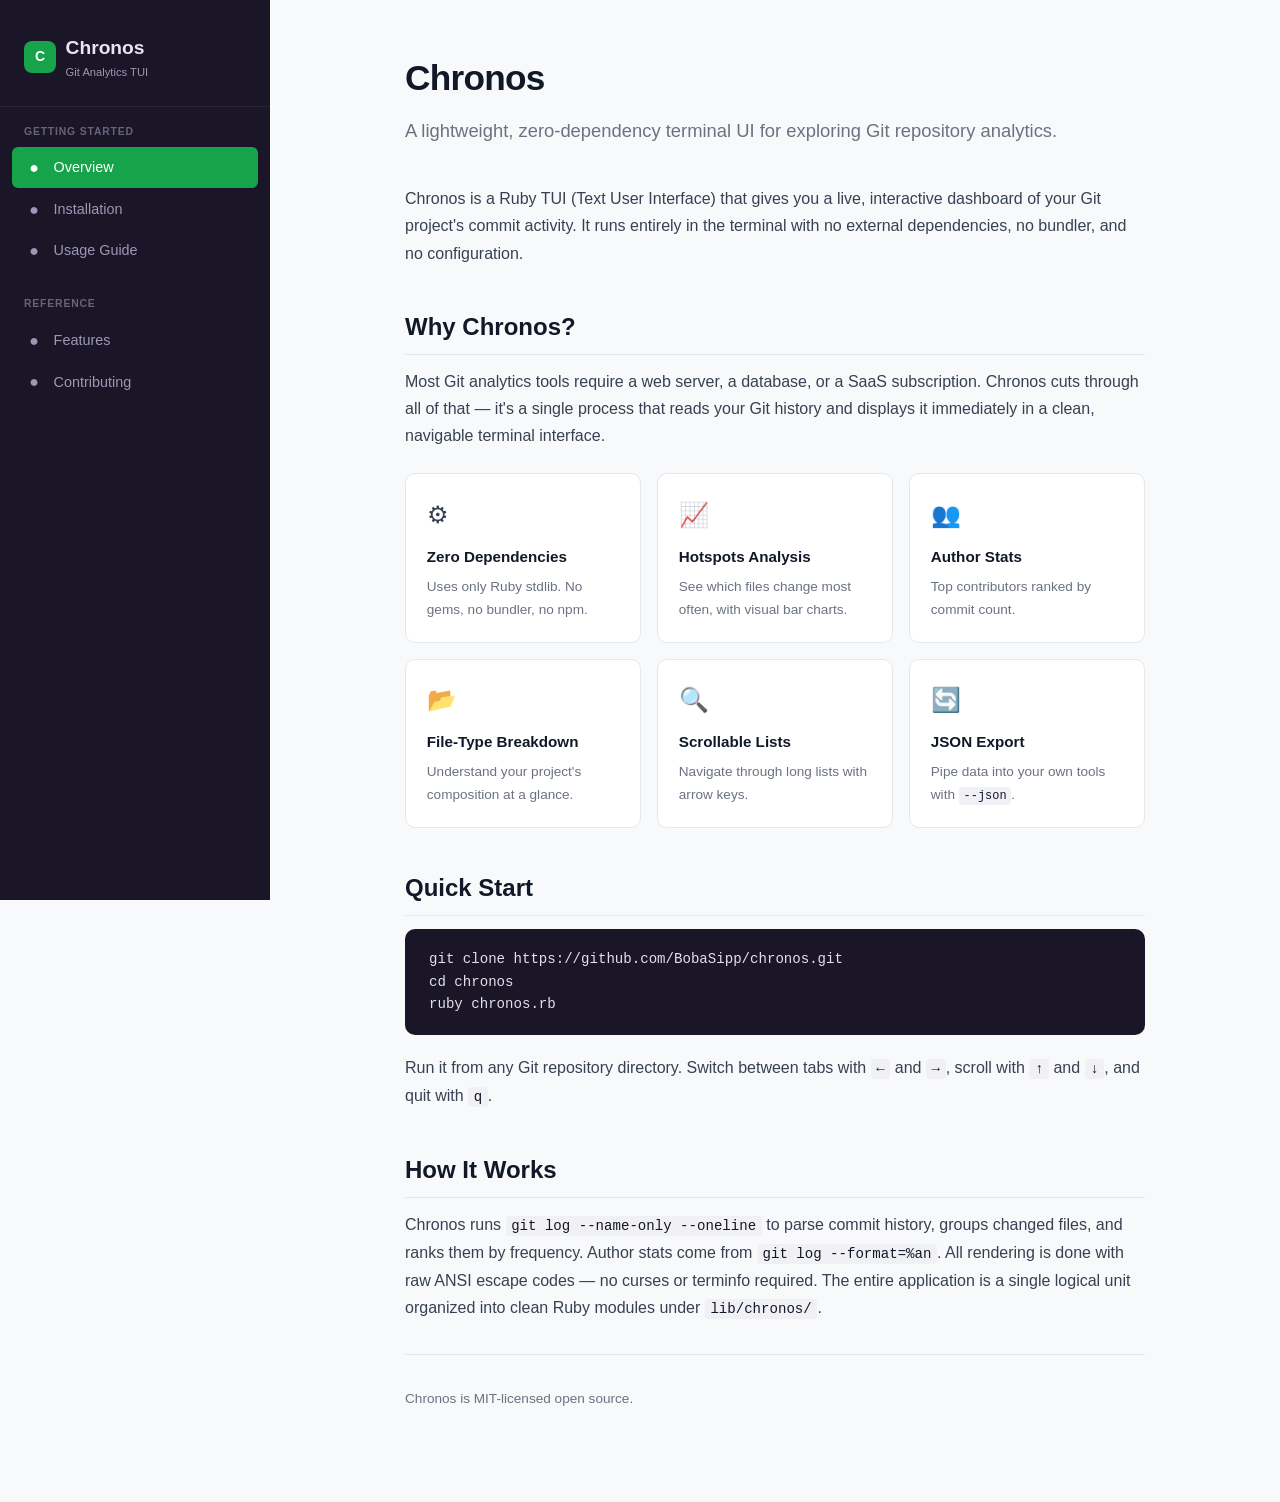
==== dcs/index.html @ 90f4c816 "refactor: split into lib/ and bin/, add dcs/ documentation website, make repo public" ====
<!DOCTYPE html>
<html lang="en">
<head>
  <meta charset="UTF-8">
  <meta name="viewport" content="width=device-width, initial-scale=1.0">
  <title>Chronos — Git Analytics TUI</title>
  <link rel="stylesheet" href="assets/style.css">
</head>
<body>
  <aside class="sidebar">
    <div class="sidebar-logo">
      <a href="index.html">
        <div class="logo-icon">C</div>
        <div>
          <span class="logo-text">Chronos</span>
          <span class="logo-sub">Git Analytics TUI</span>
        </div>
      </a>
    </div>
    <nav class="sidebar-nav">
      <div class="nav-section">
        <div class="nav-label">Getting Started</div>
        <a href="index.html" class="active"><span class="nav-icon">&#9679;</span> Overview</a>
        <a href="installation.html"><span class="nav-icon">&#9679;</span> Installation</a>
        <a href="usage.html"><span class="nav-icon">&#9679;</span> Usage Guide</a>
      </div>
      <div class="nav-section">
        <div class="nav-label">Reference</div>
        <a href="features.html"><span class="nav-icon">&#9679;</span> Features</a>
        <a href="contributing.html"><span class="nav-icon">&#9679;</span> Contributing</a>
      </div>
    </nav>
  </aside>

  <main class="main">
    <div class="content">
      <h1>Chronos</h1>
      <p class="lead">A lightweight, zero-dependency terminal UI for exploring Git repository analytics.</p>

      <p>
        Chronos is a Ruby TUI (Text User Interface) that gives you a live, interactive dashboard
        of your Git project's commit activity. It runs entirely in the terminal with no external
        dependencies, no bundler, and no configuration.
      </p>

      <h2>Why Chronos?</h2>
      <p>
        Most Git analytics tools require a web server, a database, or a SaaS subscription.
        Chronos cuts through all of that — it's a single process that reads your Git history
        and displays it immediately in a clean, navigable terminal interface.
      </p>

      <div class="feature-grid">
        <div class="feature-card">
          <div class="icon">&#9881;</div>
          <h3>Zero Dependencies</h3>
          <p>Uses only Ruby stdlib. No gems, no bundler, no npm.</p>
        </div>
        <div class="feature-card">
          <div class="icon">&#128200;</div>
          <h3>Hotspots Analysis</h3>
          <p>See which files change most often, with visual bar charts.</p>
        </div>
        <div class="feature-card">
          <div class="icon">&#128101;</div>
          <h3>Author Stats</h3>
          <p>Top contributors ranked by commit count.</p>
        </div>
        <div class="feature-card">
          <div class="icon">&#128194;</div>
          <h3>File-Type Breakdown</h3>
          <p>Understand your project's composition at a glance.</p>
        </div>
        <div class="feature-card">
          <div class="icon">&#128269;</div>
          <h3>Scrollable Lists</h3>
          <p>Navigate through long lists with arrow keys.</p>
        </div>
        <div class="feature-card">
          <div class="icon">&#128260;</div>
          <h3>JSON Export</h3>
          <p>Pipe data into your own tools with <code>--json</code>.</p>
        </div>
      </div>

      <h2>Quick Start</h2>
      <pre><code>git clone https://github.com/BobaSipp/chronos.git
cd chronos
ruby chronos.rb</code></pre>
      <p>
        Run it from any Git repository directory. Switch between tabs with <code>←</code>
        and <code>→</code>, scroll with <code>↑</code> and <code>↓</code>, and quit with <code>q</code>.
      </p>

      <h2>How It Works</h2>
      <p>
        Chronos runs <code>git log --name-only --oneline</code> to parse commit history,
        groups changed files, and ranks them by frequency. Author stats come from
        <code>git log --format=%an</code>. All rendering is done with raw ANSI escape codes
        — no curses or terminfo required. The entire application is a single logical unit
        organized into clean Ruby modules under <code>lib/chronos/</code>.
      </p>

      <hr>

      <p style="color: var(--text-light); font-size: 0.85rem;">
        Chronos is MIT-licensed open source.
      </p>
    </div>
  </main>
</body>
</html>
---- dcs/assets/style.css ----
:root {
  --sidebar-width: 270px;
  --primary: #16a34a;
  --primary-hover: #15803d;
  --primary-light: #dcfce7;
  --sidebar-bg: #1a1628;
  --sidebar-hover: #252040;
  --sidebar-text: #9d97b5;
  --sidebar-heading: #e8e5f0;
  --sidebar-active: #f0f0ff;
  --bg: #f8f9fb;
  --surface: #ffffff;
  --text: #374151;
  --text-light: #6b7280;
  --heading: #111827;
  --border: #e5e7eb;
  --code-bg: #1a1628;
  --code-text: #e2e0e8;
  --inline-code-bg: #f1f1f5;
  --max-width: 820px;
}

*, *::before, *::after {
  margin: 0;
  padding: 0;
  box-sizing: border-box;
}

html {
  font-size: 16px;
  scroll-behavior: smooth;
}

body {
  font-family: -apple-system, BlinkMacSystemFont, "Segoe UI", Roboto, "Helvetica Neue", Arial, sans-serif;
  color: var(--text);
  background: var(--bg);
  line-height: 1.7;
  display: flex;
  min-height: 100vh;
}

.sidebar {
  position: fixed;
  top: 0;
  left: 0;
  width: var(--sidebar-width);
  height: 100vh;
  background: var(--sidebar-bg);
  overflow-y: auto;
  z-index: 50;
  padding: 2rem 0;
}

.sidebar-logo {
  padding: 0 1.5rem 1.5rem;
  border-bottom: 1px solid rgba(255,255,255,0.06);
  margin-bottom: 1rem;
}

.sidebar-logo a {
  text-decoration: none;
  display: flex;
  align-items: center;
  gap: 0.6rem;
}

.sidebar-logo .logo-icon {
  width: 32px;
  height: 32px;
  background: var(--primary);
  border-radius: 8px;
  display: flex;
  align-items: center;
  justify-content: center;
  font-weight: 800;
  font-size: 14px;
  color: #fff;
  flex-shrink: 0;
}

.sidebar-logo .logo-text {
  font-size: 1.2rem;
  font-weight: 700;
  color: var(--sidebar-heading);
}

.sidebar-logo .logo-sub {
  font-size: 0.7rem;
  color: var(--sidebar-text);
  display: block;
  margin-top: -2px;
}

.sidebar-nav {
  padding: 0 0.75rem;
}

.sidebar-nav .nav-section {
  margin-bottom: 1.5rem;
}

.sidebar-nav .nav-label {
  font-size: 0.65rem;
  font-weight: 600;
  text-transform: uppercase;
  letter-spacing: 0.08em;
  color: var(--sidebar-text);
  padding: 0 0.75rem;
  margin-bottom: 0.4rem;
  opacity: 0.6;
}

.sidebar-nav a {
  display: flex;
  align-items: center;
  gap: 0.6rem;
  padding: 0.45rem 0.75rem;
  color: var(--sidebar-text);
  text-decoration: none;
  border-radius: 6px;
  font-size: 0.9rem;
  transition: all 0.15s;
}

.sidebar-nav a:hover {
  background: var(--sidebar-hover);
  color: var(--sidebar-heading);
}

.sidebar-nav a.active {
  background: var(--primary);
  color: #fff;
  font-weight: 500;
}

.sidebar-nav a .nav-icon {
  width: 20px;
  text-align: center;
  font-size: 1rem;
  flex-shrink: 0;
}

.main {
  margin-left: var(--sidebar-width);
  flex: 1;
  min-height: 100vh;
  padding: 0;
}

.content {
  max-width: var(--max-width);
  margin: 0 auto;
  padding: 3rem 2.5rem 5rem;
}

.content h1 {
  font-size: 2.2rem;
  font-weight: 700;
  color: var(--heading);
  margin-bottom: 0.5rem;
  letter-spacing: -0.02em;
}

.content h1 + .lead {
  font-size: 1.15rem;
  color: var(--text-light);
  margin-bottom: 2.5rem;
  line-height: 1.6;
}

.content h2 {
  font-size: 1.5rem;
  font-weight: 600;
  color: var(--heading);
  margin-top: 2.5rem;
  margin-bottom: 0.8rem;
  padding-bottom: 0.4rem;
  border-bottom: 1px solid var(--border);
}

.content h3 {
  font-size: 1.15rem;
  font-weight: 600;
  color: var(--heading);
  margin-top: 1.8rem;
  margin-bottom: 0.5rem;
}

.content p {
  margin-bottom: 1rem;
}

.content a {
  color: var(--primary);
  text-decoration: none;
}

.content a:hover {
  text-decoration: underline;
}

.content ul, .content ol {
  margin-bottom: 1rem;
  padding-left: 1.5rem;
}

.content li {
  margin-bottom: 0.3rem;
}

.content strong {
  font-weight: 600;
  color: var(--heading);
}

.content code {
  font-family: "SF Mono", "Fira Code", "Fira Mono", Menlo, Consolas, monospace;
  font-size: 0.88em;
  background: var(--inline-code-bg);
  padding: 0.15em 0.4em;
  border-radius: 4px;
  color: var(--heading);
}

.content pre {
  background: var(--code-bg);
  color: var(--code-text);
  padding: 1.2rem 1.5rem;
  border-radius: 10px;
  overflow-x: auto;
  margin-bottom: 1.2rem;
  font-size: 0.88rem;
  line-height: 1.6;
  font-family: "SF Mono", "Fira Code", "Fira Mono", Menlo, Consolas, monospace;
}

.content pre code {
  background: none;
  padding: 0;
  color: inherit;
  font-size: inherit;
  border-radius: 0;
}

.content blockquote {
  border-left: 3px solid var(--primary);
  background: var(--primary-light);
  padding: 0.8rem 1.2rem;
  margin-bottom: 1rem;
  border-radius: 0 8px 8px 0;
  color: var(--text);
}

.content blockquote strong {
  color: var(--heading);
}

.content hr {
  border: none;
  border-top: 1px solid var(--border);
  margin: 2rem 0;
}

.content table {
  width: 100%;
  border-collapse: collapse;
  margin-bottom: 1.2rem;
  font-size: 0.9rem;
}

.content table th {
  text-align: left;
  font-weight: 600;
  padding: 0.6rem 0.8rem;
  border-bottom: 2px solid var(--border);
  color: var(--heading);
}

.content table td {
  padding: 0.5rem 0.8rem;
  border-bottom: 1px solid var(--border);
}

.content table tr:last-child td {
  border-bottom: none;
}

.feature-grid {
  display: grid;
  grid-template-columns: repeat(auto-fill, minmax(220px, 1fr));
  gap: 1rem;
  margin: 1.5rem 0;
}

.feature-card {
  background: var(--surface);
  border: 1px solid var(--border);
  border-radius: 10px;
  padding: 1.3rem;
  transition: box-shadow 0.2s, transform 0.2s;
}

.feature-card:hover {
  box-shadow: 0 4px 12px rgba(0,0,0,0.06);
  transform: translateY(-1px);
}

.feature-card .icon {
  font-size: 1.5rem;
  margin-bottom: 0.5rem;
}

.feature-card h3 {
  font-size: 0.95rem;
  font-weight: 600;
  margin-bottom: 0.3rem;
  margin-top: 0;
  border: none;
}

.feature-card p {
  font-size: 0.85rem;
  color: var(--text-light);
  margin-bottom: 0;
}

.step-list {
  list-style: none;
  padding: 0;
  counter-reset: step;
}

.step-list li {
  counter-increment: step;
  padding: 0.8rem 0 0.8rem 2.5rem;
  position: relative;
  margin-bottom: 0;
  border-bottom: 1px solid var(--border);
}

.step-list li::before {
  content: counter(step);
  position: absolute;
  left: 0;
  top: 0.8rem;
  width: 1.6rem;
  height: 1.6rem;
  background: var(--primary);
  color: #fff;
  border-radius: 50%;
  display: flex;
  align-items: center;
  justify-content: center;
  font-size: 0.75rem;
  font-weight: 700;
}

.step-list li:last-child {
  border-bottom: none;
}

.key-grid {
  display: grid;
  grid-template-columns: auto 1fr;
  gap: 0;
  margin: 1rem 0;
  border: 1px solid var(--border);
  border-radius: 8px;
  overflow: hidden;
}

.key-grid .key {
  font-family: "SF Mono", "Fira Code", monospace;
  font-size: 0.85rem;
  padding: 0.5rem 1rem;
  background: var(--inline-code-bg);
  font-weight: 600;
  border-bottom: 1px solid var(--border);
  border-right: 1px solid var(--border);
  white-space: nowrap;
}

.key-grid .desc {
  padding: 0.5rem 1rem;
  border-bottom: 1px solid var(--border);
  font-size: 0.9rem;
}

.key-grid .key:last-child, .key-grid .desc:last-child {
  border-bottom: none;
}

@media (max-width: 768px) {
  .sidebar {
    position: relative;
    width: 100%;
    height: auto;
    padding: 1rem 0;
  }

  .sidebar-logo {
    padding-bottom: 1rem;
  }

  .sidebar-nav {
    display: flex;
    flex-wrap: wrap;
    gap: 0;
  }

  .sidebar-nav .nav-section {
    margin-bottom: 0;
    width: 100%;
  }

  .sidebar-nav a {
    display: inline-block;
    padding: 0.3rem 0.75rem;
    font-size: 0.85rem;
  }

  .main {
    margin-left: 0;
  }

  .content {
    padding: 2rem 1.5rem;
  }

  .feature-grid {
    grid-template-columns: 1fr;
  }
}
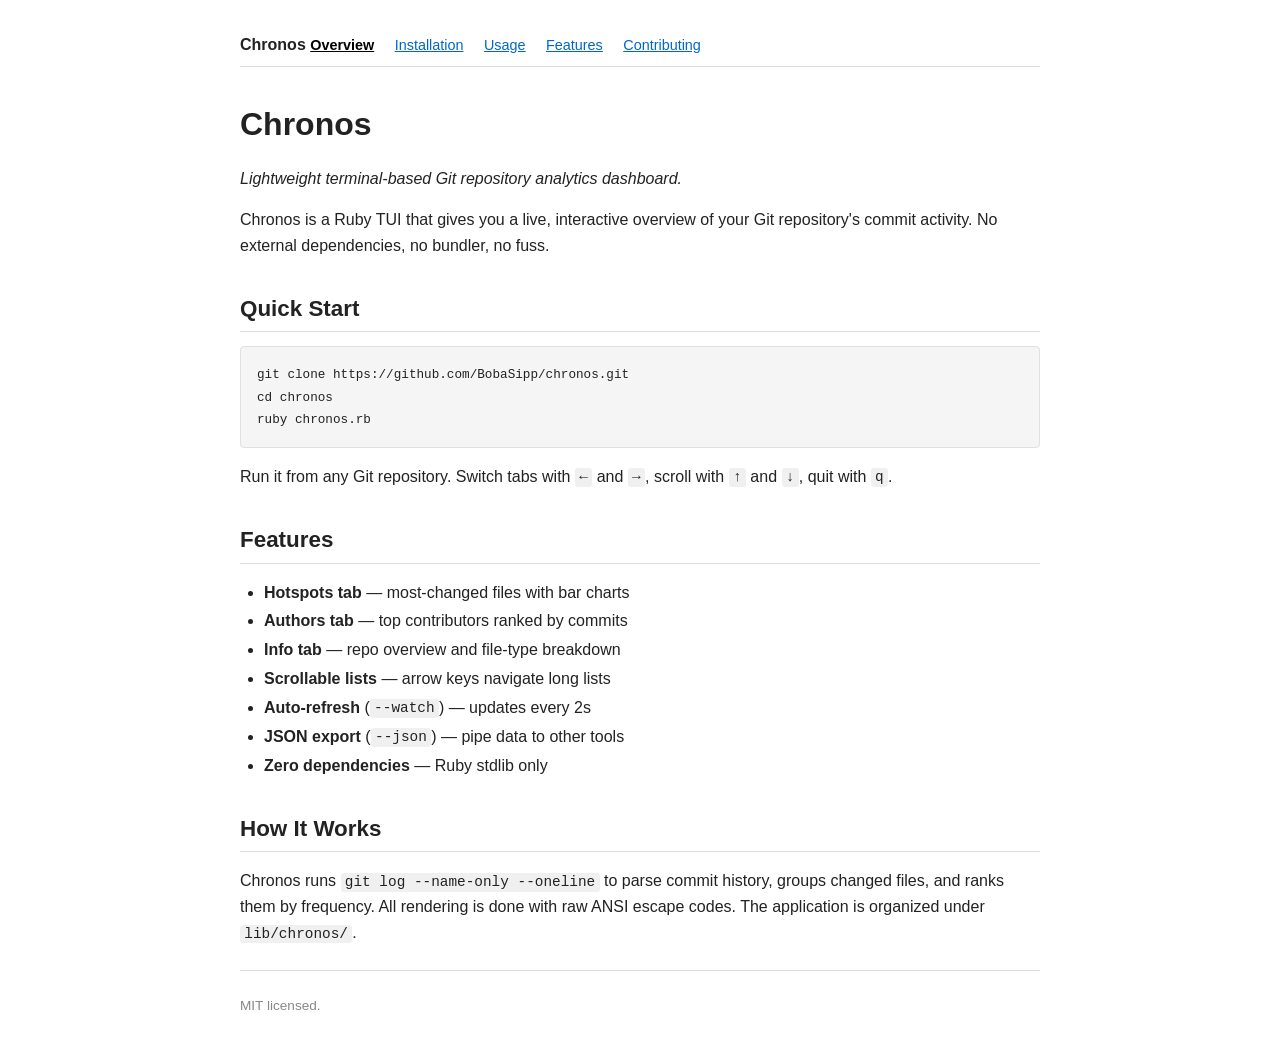
==== commit 722d99e3: "style: simplify dcs website to plain white generic look" ====
--- a/dcs/index.html
+++ b/dcs/index.html
@@ -7,106 +7,52 @@
   <link rel="stylesheet" href="assets/style.css">
 </head>
 <body>
-  <aside class="sidebar">
-    <div class="sidebar-logo">
-      <a href="index.html">
-        <div class="logo-icon">C</div>
-        <div>
-          <span class="logo-text">Chronos</span>
-          <span class="logo-sub">Git Analytics TUI</span>
-        </div>
-      </a>
-    </div>
-    <nav class="sidebar-nav">
-      <div class="nav-section">
-        <div class="nav-label">Getting Started</div>
-        <a href="index.html" class="active"><span class="nav-icon">&#9679;</span> Overview</a>
-        <a href="installation.html"><span class="nav-icon">&#9679;</span> Installation</a>
-        <a href="usage.html"><span class="nav-icon">&#9679;</span> Usage Guide</a>
-      </div>
-      <div class="nav-section">
-        <div class="nav-label">Reference</div>
-        <a href="features.html"><span class="nav-icon">&#9679;</span> Features</a>
-        <a href="contributing.html"><span class="nav-icon">&#9679;</span> Contributing</a>
-      </div>
-    </nav>
-  </aside>
+  <nav>
+    <strong>Chronos</strong>
+    <a href="index.html" class="active">Overview</a>
+    <a href="installation.html">Installation</a>
+    <a href="usage.html">Usage</a>
+    <a href="features.html">Features</a>
+    <a href="contributing.html">Contributing</a>
+  </nav>
 
-  <main class="main">
-    <div class="content">
-      <h1>Chronos</h1>
-      <p class="lead">A lightweight, zero-dependency terminal UI for exploring Git repository analytics.</p>
+  <h1>Chronos</h1>
+  <p><em>Lightweight terminal-based Git repository analytics dashboard.</em></p>
 
-      <p>
-        Chronos is a Ruby TUI (Text User Interface) that gives you a live, interactive dashboard
-        of your Git project's commit activity. It runs entirely in the terminal with no external
-        dependencies, no bundler, and no configuration.
-      </p>
+  <p>
+    Chronos is a Ruby TUI that gives you a live, interactive overview of your Git
+    repository's commit activity. No external dependencies, no bundler, no fuss.
+  </p>
 
-      <h2>Why Chronos?</h2>
-      <p>
-        Most Git analytics tools require a web server, a database, or a SaaS subscription.
-        Chronos cuts through all of that — it's a single process that reads your Git history
-        and displays it immediately in a clean, navigable terminal interface.
-      </p>
-
-      <div class="feature-grid">
-        <div class="feature-card">
-          <div class="icon">&#9881;</div>
-          <h3>Zero Dependencies</h3>
-          <p>Uses only Ruby stdlib. No gems, no bundler, no npm.</p>
-        </div>
-        <div class="feature-card">
-          <div class="icon">&#128200;</div>
-          <h3>Hotspots Analysis</h3>
-          <p>See which files change most often, with visual bar charts.</p>
-        </div>
-        <div class="feature-card">
-          <div class="icon">&#128101;</div>
-          <h3>Author Stats</h3>
-          <p>Top contributors ranked by commit count.</p>
-        </div>
-        <div class="feature-card">
-          <div class="icon">&#128194;</div>
-          <h3>File-Type Breakdown</h3>
-          <p>Understand your project's composition at a glance.</p>
-        </div>
-        <div class="feature-card">
-          <div class="icon">&#128269;</div>
-          <h3>Scrollable Lists</h3>
-          <p>Navigate through long lists with arrow keys.</p>
-        </div>
-        <div class="feature-card">
-          <div class="icon">&#128260;</div>
-          <h3>JSON Export</h3>
-          <p>Pipe data into your own tools with <code>--json</code>.</p>
-        </div>
-      </div>
-
-      <h2>Quick Start</h2>
-      <pre><code>git clone https://github.com/BobaSipp/chronos.git
+  <h2>Quick Start</h2>
+  <pre><code>git clone https://github.com/BobaSipp/chronos.git
 cd chronos
 ruby chronos.rb</code></pre>
-      <p>
-        Run it from any Git repository directory. Switch between tabs with <code>←</code>
-        and <code>→</code>, scroll with <code>↑</code> and <code>↓</code>, and quit with <code>q</code>.
-      </p>
 
-      <h2>How It Works</h2>
-      <p>
-        Chronos runs <code>git log --name-only --oneline</code> to parse commit history,
-        groups changed files, and ranks them by frequency. Author stats come from
-        <code>git log --format=%an</code>. All rendering is done with raw ANSI escape codes
-        — no curses or terminfo required. The entire application is a single logical unit
-        organized into clean Ruby modules under <code>lib/chronos/</code>.
-      </p>
+  <p>
+    Run it from any Git repository. Switch tabs with <code>&larr;</code> and <code>&rarr;</code>,
+    scroll with <code>&uarr;</code> and <code>&darr;</code>, quit with <code>q</code>.
+  </p>
 
-      <hr>
+  <h2>Features</h2>
+  <ul>
+    <li><strong>Hotspots tab</strong> &mdash; most-changed files with bar charts</li>
+    <li><strong>Authors tab</strong> &mdash; top contributors ranked by commits</li>
+    <li><strong>Info tab</strong> &mdash; repo overview and file-type breakdown</li>
+    <li><strong>Scrollable lists</strong> &mdash; arrow keys navigate long lists</li>
+    <li><strong>Auto-refresh</strong> (<code>--watch</code>) &mdash; updates every 2s</li>
+    <li><strong>JSON export</strong> (<code>--json</code>) &mdash; pipe data to other tools</li>
+    <li><strong>Zero dependencies</strong> &mdash; Ruby stdlib only</li>
+  </ul>
 
-      <p style="color: var(--text-light); font-size: 0.85rem;">
-        Chronos is MIT-licensed open source.
-      </p>
-    </div>
-  </main>
+  <h2>How It Works</h2>
+  <p>
+    Chronos runs <code>git log --name-only --oneline</code> to parse commit history,
+    groups changed files, and ranks them by frequency. All rendering is done with raw
+    ANSI escape codes. The application is organized under <code>lib/chronos/</code>.
+  </p>
+
+  <hr>
+  <p style="color:#888;font-size:0.85rem;">MIT licensed.</p>
 </body>
 </html>
--- a/dcs/assets/style.css
+++ b/dcs/assets/style.css
@@ -1,434 +1,55 @@
-:root {
-  --sidebar-width: 270px;
-  --primary: #16a34a;
-  --primary-hover: #15803d;
-  --primary-light: #dcfce7;
-  --sidebar-bg: #1a1628;
-  --sidebar-hover: #252040;
-  --sidebar-text: #9d97b5;
-  --sidebar-heading: #e8e5f0;
-  --sidebar-active: #f0f0ff;
-  --bg: #f8f9fb;
-  --surface: #ffffff;
-  --text: #374151;
-  --text-light: #6b7280;
-  --heading: #111827;
-  --border: #e5e7eb;
-  --code-bg: #1a1628;
-  --code-text: #e2e0e8;
-  --inline-code-bg: #f1f1f5;
-  --max-width: 820px;
-}
-
-*, *::before, *::after {
-  margin: 0;
-  padding: 0;
-  box-sizing: border-box;
-}
-
-html {
-  font-size: 16px;
-  scroll-behavior: smooth;
-}
-
 body {
-  font-family: -apple-system, BlinkMacSystemFont, "Segoe UI", Roboto, "Helvetica Neue", Arial, sans-serif;
-  color: var(--text);
-  background: var(--bg);
-  line-height: 1.7;
-  display: flex;
-  min-height: 100vh;
-}
-
-.sidebar {
-  position: fixed;
-  top: 0;
-  left: 0;
-  width: var(--sidebar-width);
-  height: 100vh;
-  background: var(--sidebar-bg);
-  overflow-y: auto;
-  z-index: 50;
-  padding: 2rem 0;
-}
-
-.sidebar-logo {
-  padding: 0 1.5rem 1.5rem;
-  border-bottom: 1px solid rgba(255,255,255,0.06);
-  margin-bottom: 1rem;
-}
-
-.sidebar-logo a {
-  text-decoration: none;
-  display: flex;
-  align-items: center;
-  gap: 0.6rem;
-}
-
-.sidebar-logo .logo-icon {
-  width: 32px;
-  height: 32px;
-  background: var(--primary);
-  border-radius: 8px;
-  display: flex;
-  align-items: center;
-  justify-content: center;
-  font-weight: 800;
-  font-size: 14px;
-  color: #fff;
-  flex-shrink: 0;
-}
-
-.sidebar-logo .logo-text {
-  font-size: 1.2rem;
-  font-weight: 700;
-  color: var(--sidebar-heading);
-}
-
-.sidebar-logo .logo-sub {
-  font-size: 0.7rem;
-  color: var(--sidebar-text);
-  display: block;
-  margin-top: -2px;
-}
-
-.sidebar-nav {
-  padding: 0 0.75rem;
-}
-
-.sidebar-nav .nav-section {
-  margin-bottom: 1.5rem;
-}
-
-.sidebar-nav .nav-label {
-  font-size: 0.65rem;
-  font-weight: 600;
-  text-transform: uppercase;
-  letter-spacing: 0.08em;
-  color: var(--sidebar-text);
-  padding: 0 0.75rem;
-  margin-bottom: 0.4rem;
-  opacity: 0.6;
-}
-
-.sidebar-nav a {
-  display: flex;
-  align-items: center;
-  gap: 0.6rem;
-  padding: 0.45rem 0.75rem;
-  color: var(--sidebar-text);
-  text-decoration: none;
-  border-radius: 6px;
-  font-size: 0.9rem;
-  transition: all 0.15s;
-}
-
-.sidebar-nav a:hover {
-  background: var(--sidebar-hover);
-  color: var(--sidebar-heading);
-}
-
-.sidebar-nav a.active {
-  background: var(--primary);
-  color: #fff;
-  font-weight: 500;
-}
-
-.sidebar-nav a .nav-icon {
-  width: 20px;
-  text-align: center;
-  font-size: 1rem;
-  flex-shrink: 0;
-}
-
-.main {
-  margin-left: var(--sidebar-width);
-  flex: 1;
-  min-height: 100vh;
-  padding: 0;
-}
-
-.content {
-  max-width: var(--max-width);
+  font-family: -apple-system, BlinkMacSystemFont, "Segoe UI", Roboto, sans-serif;
+  max-width: 800px;
   margin: 0 auto;
-  padding: 3rem 2.5rem 5rem;
-}
-
-.content h1 {
-  font-size: 2.2rem;
-  font-weight: 700;
-  color: var(--heading);
-  margin-bottom: 0.5rem;
-  letter-spacing: -0.02em;
-}
-
-.content h1 + .lead {
-  font-size: 1.15rem;
-  color: var(--text-light);
-  margin-bottom: 2.5rem;
+  padding: 2rem;
+  background: #fff;
+  color: #222;
   line-height: 1.6;
 }
 
-.content h2 {
-  font-size: 1.5rem;
-  font-weight: 600;
-  color: var(--heading);
-  margin-top: 2.5rem;
-  margin-bottom: 0.8rem;
-  padding-bottom: 0.4rem;
-  border-bottom: 1px solid var(--border);
+h1 { font-size: 2rem; margin-bottom: 0.3rem; }
+h2 { font-size: 1.4rem; margin-top: 2rem; margin-bottom: 0.5rem; border-bottom: 1px solid #ddd; padding-bottom: 0.3rem; }
+h3 { font-size: 1.1rem; margin-top: 1.5rem; margin-bottom: 0.3rem; }
+p { margin-bottom: 0.8rem; }
+a { color: #06c; }
+a:hover { text-decoration: underline; }
+
+pre {
+  background: #f5f5f5;
+  padding: 1rem;
+  overflow-x: auto;
+  font-size: 0.88rem;
+  border: 1px solid #e0e0e0;
+  border-radius: 4px;
 }
 
-.content h3 {
-  font-size: 1.15rem;
-  font-weight: 600;
-  color: var(--heading);
-  margin-top: 1.8rem;
-  margin-bottom: 0.5rem;
+code {
+  font-family: "SF Mono", "Fira Code", Menlo, Consolas, monospace;
+  background: #f0f0f0;
+  padding: 0.1em 0.3em;
+  border-radius: 3px;
+  font-size: 0.9em;
 }
 
-.content p {
-  margin-bottom: 1rem;
+pre code { background: none; padding: 0; }
+
+ul, ol { margin-bottom: 0.8rem; padding-left: 1.5rem; }
+li { margin-bottom: 0.2rem; }
+
+table { width: 100%; border-collapse: collapse; margin-bottom: 1rem; }
+table th, table td { padding: 0.4rem 0.6rem; text-align: left; border-bottom: 1px solid #ddd; }
+table th { font-weight: 600; background: #fafafa; }
+
+blockquote {
+  border-left: 3px solid #ccc;
+  padding: 0.5rem 1rem;
+  margin-bottom: 0.8rem;
+  background: #fafafa;
 }
 
-.content a {
-  color: var(--primary);
-  text-decoration: none;
-}
+hr { border: none; border-top: 1px solid #ddd; margin: 1.5rem 0; }
 
-.content a:hover {
-  text-decoration: underline;
-}
-
-.content ul, .content ol {
-  margin-bottom: 1rem;
-  padding-left: 1.5rem;
-}
-
-.content li {
-  margin-bottom: 0.3rem;
-}
-
-.content strong {
-  font-weight: 600;
-  color: var(--heading);
-}
-
-.content code {
-  font-family: "SF Mono", "Fira Code", "Fira Mono", Menlo, Consolas, monospace;
-  font-size: 0.88em;
-  background: var(--inline-code-bg);
-  padding: 0.15em 0.4em;
-  border-radius: 4px;
-  color: var(--heading);
-}
-
-.content pre {
-  background: var(--code-bg);
-  color: var(--code-text);
-  padding: 1.2rem 1.5rem;
-  border-radius: 10px;
-  overflow-x: auto;
-  margin-bottom: 1.2rem;
-  font-size: 0.88rem;
-  line-height: 1.6;
-  font-family: "SF Mono", "Fira Code", "Fira Mono", Menlo, Consolas, monospace;
-}
-
-.content pre code {
-  background: none;
-  padding: 0;
-  color: inherit;
-  font-size: inherit;
-  border-radius: 0;
-}
-
-.content blockquote {
-  border-left: 3px solid var(--primary);
-  background: var(--primary-light);
-  padding: 0.8rem 1.2rem;
-  margin-bottom: 1rem;
-  border-radius: 0 8px 8px 0;
-  color: var(--text);
-}
-
-.content blockquote strong {
-  color: var(--heading);
-}
-
-.content hr {
-  border: none;
-  border-top: 1px solid var(--border);
-  margin: 2rem 0;
-}
-
-.content table {
-  width: 100%;
-  border-collapse: collapse;
-  margin-bottom: 1.2rem;
-  font-size: 0.9rem;
-}
-
-.content table th {
-  text-align: left;
-  font-weight: 600;
-  padding: 0.6rem 0.8rem;
-  border-bottom: 2px solid var(--border);
-  color: var(--heading);
-}
-
-.content table td {
-  padding: 0.5rem 0.8rem;
-  border-bottom: 1px solid var(--border);
-}
-
-.content table tr:last-child td {
-  border-bottom: none;
-}
-
-.feature-grid {
-  display: grid;
-  grid-template-columns: repeat(auto-fill, minmax(220px, 1fr));
-  gap: 1rem;
-  margin: 1.5rem 0;
-}
-
-.feature-card {
-  background: var(--surface);
-  border: 1px solid var(--border);
-  border-radius: 10px;
-  padding: 1.3rem;
-  transition: box-shadow 0.2s, transform 0.2s;
-}
-
-.feature-card:hover {
-  box-shadow: 0 4px 12px rgba(0,0,0,0.06);
-  transform: translateY(-1px);
-}
-
-.feature-card .icon {
-  font-size: 1.5rem;
-  margin-bottom: 0.5rem;
-}
-
-.feature-card h3 {
-  font-size: 0.95rem;
-  font-weight: 600;
-  margin-bottom: 0.3rem;
-  margin-top: 0;
-  border: none;
-}
-
-.feature-card p {
-  font-size: 0.85rem;
-  color: var(--text-light);
-  margin-bottom: 0;
-}
-
-.step-list {
-  list-style: none;
-  padding: 0;
-  counter-reset: step;
-}
-
-.step-list li {
-  counter-increment: step;
-  padding: 0.8rem 0 0.8rem 2.5rem;
-  position: relative;
-  margin-bottom: 0;
-  border-bottom: 1px solid var(--border);
-}
-
-.step-list li::before {
-  content: counter(step);
-  position: absolute;
-  left: 0;
-  top: 0.8rem;
-  width: 1.6rem;
-  height: 1.6rem;
-  background: var(--primary);
-  color: #fff;
-  border-radius: 50%;
-  display: flex;
-  align-items: center;
-  justify-content: center;
-  font-size: 0.75rem;
-  font-weight: 700;
-}
-
-.step-list li:last-child {
-  border-bottom: none;
-}
-
-.key-grid {
-  display: grid;
-  grid-template-columns: auto 1fr;
-  gap: 0;
-  margin: 1rem 0;
-  border: 1px solid var(--border);
-  border-radius: 8px;
-  overflow: hidden;
-}
-
-.key-grid .key {
-  font-family: "SF Mono", "Fira Code", monospace;
-  font-size: 0.85rem;
-  padding: 0.5rem 1rem;
-  background: var(--inline-code-bg);
-  font-weight: 600;
-  border-bottom: 1px solid var(--border);
-  border-right: 1px solid var(--border);
-  white-space: nowrap;
-}
-
-.key-grid .desc {
-  padding: 0.5rem 1rem;
-  border-bottom: 1px solid var(--border);
-  font-size: 0.9rem;
-}
-
-.key-grid .key:last-child, .key-grid .desc:last-child {
-  border-bottom: none;
-}
-
-@media (max-width: 768px) {
-  .sidebar {
-    position: relative;
-    width: 100%;
-    height: auto;
-    padding: 1rem 0;
-  }
-
-  .sidebar-logo {
-    padding-bottom: 1rem;
-  }
-
-  .sidebar-nav {
-    display: flex;
-    flex-wrap: wrap;
-    gap: 0;
-  }
-
-  .sidebar-nav .nav-section {
-    margin-bottom: 0;
-    width: 100%;
-  }
-
-  .sidebar-nav a {
-    display: inline-block;
-    padding: 0.3rem 0.75rem;
-    font-size: 0.85rem;
-  }
-
-  .main {
-    margin-left: 0;
-  }
-
-  .content {
-    padding: 2rem 1.5rem;
-  }
-
-  .feature-grid {
-    grid-template-columns: 1fr;
-  }
-}
+nav { margin-bottom: 2rem; padding-bottom: 0.5rem; border-bottom: 1px solid #ddd; }
+nav a { margin-right: 1rem; font-size: 0.9rem; }
+nav a.active { font-weight: 600; color: #000; }
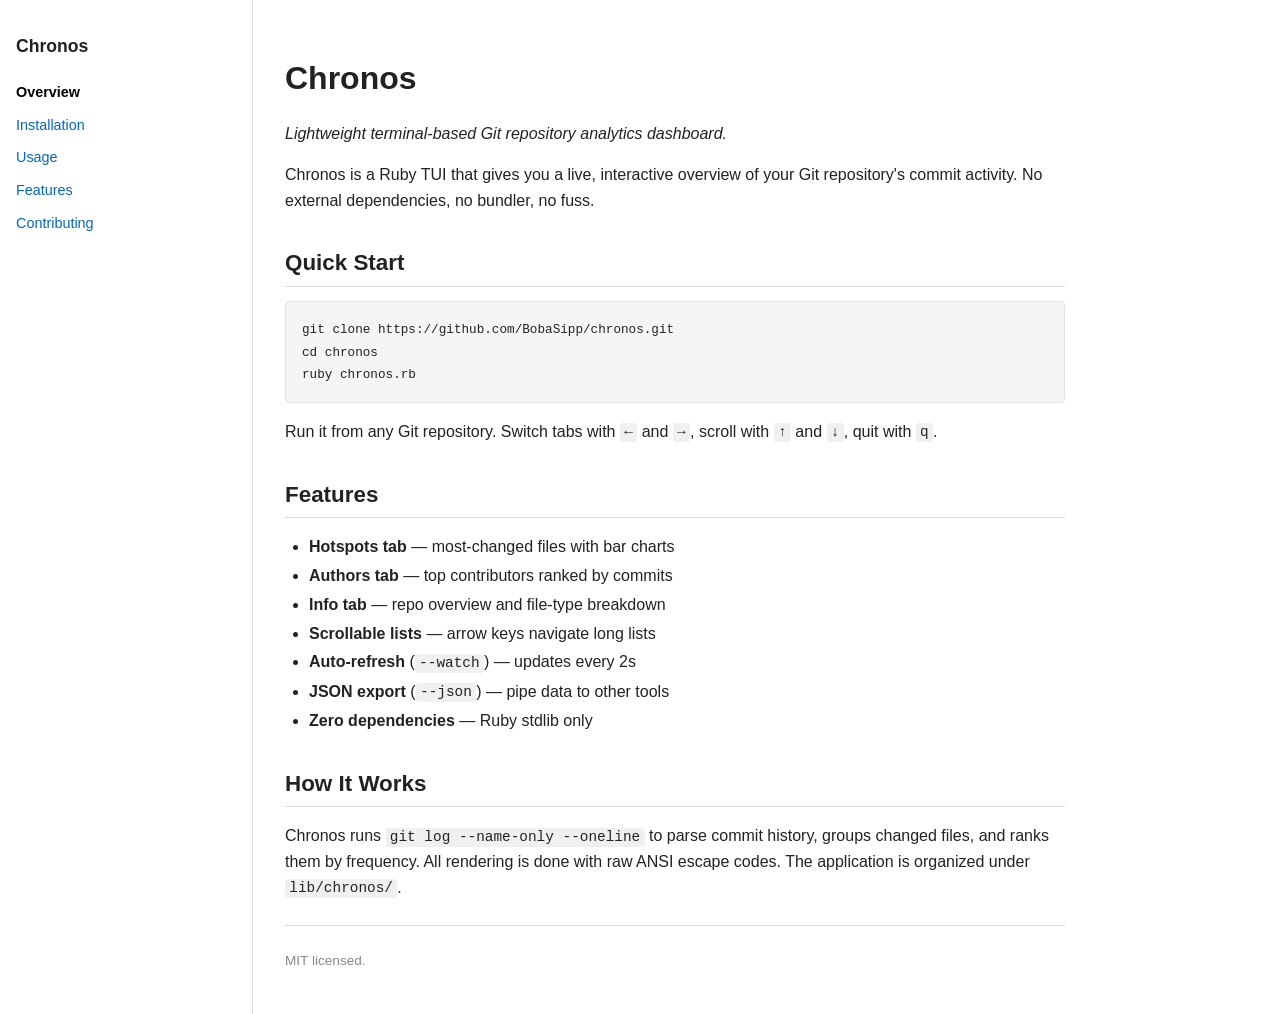
==== commit d3f907c2: "style: add plain white sidebar layout" ====
--- a/dcs/index.html
+++ b/dcs/index.html
@@ -7,52 +7,53 @@
   <link rel="stylesheet" href="assets/style.css">
 </head>
 <body>
-  <nav>
+  <div class="sidebar">
     <strong>Chronos</strong>
     <a href="index.html" class="active">Overview</a>
     <a href="installation.html">Installation</a>
     <a href="usage.html">Usage</a>
     <a href="features.html">Features</a>
     <a href="contributing.html">Contributing</a>
-  </nav>
+  </div>
+  <div class="main">
+    <h1>Chronos</h1>
+    <p><em>Lightweight terminal-based Git repository analytics dashboard.</em></p>
 
-  <h1>Chronos</h1>
-  <p><em>Lightweight terminal-based Git repository analytics dashboard.</em></p>
+    <p>
+      Chronos is a Ruby TUI that gives you a live, interactive overview of your Git
+      repository's commit activity. No external dependencies, no bundler, no fuss.
+    </p>
 
-  <p>
-    Chronos is a Ruby TUI that gives you a live, interactive overview of your Git
-    repository's commit activity. No external dependencies, no bundler, no fuss.
-  </p>
-
-  <h2>Quick Start</h2>
-  <pre><code>git clone https://github.com/BobaSipp/chronos.git
+    <h2>Quick Start</h2>
+    <pre><code>git clone https://github.com/BobaSipp/chronos.git
 cd chronos
 ruby chronos.rb</code></pre>
 
-  <p>
-    Run it from any Git repository. Switch tabs with <code>&larr;</code> and <code>&rarr;</code>,
-    scroll with <code>&uarr;</code> and <code>&darr;</code>, quit with <code>q</code>.
-  </p>
+    <p>
+      Run it from any Git repository. Switch tabs with <code>&larr;</code> and <code>&rarr;</code>,
+      scroll with <code>&uarr;</code> and <code>&darr;</code>, quit with <code>q</code>.
+    </p>
 
-  <h2>Features</h2>
-  <ul>
-    <li><strong>Hotspots tab</strong> &mdash; most-changed files with bar charts</li>
-    <li><strong>Authors tab</strong> &mdash; top contributors ranked by commits</li>
-    <li><strong>Info tab</strong> &mdash; repo overview and file-type breakdown</li>
-    <li><strong>Scrollable lists</strong> &mdash; arrow keys navigate long lists</li>
-    <li><strong>Auto-refresh</strong> (<code>--watch</code>) &mdash; updates every 2s</li>
-    <li><strong>JSON export</strong> (<code>--json</code>) &mdash; pipe data to other tools</li>
-    <li><strong>Zero dependencies</strong> &mdash; Ruby stdlib only</li>
-  </ul>
+    <h2>Features</h2>
+    <ul>
+      <li><strong>Hotspots tab</strong> &mdash; most-changed files with bar charts</li>
+      <li><strong>Authors tab</strong> &mdash; top contributors ranked by commits</li>
+      <li><strong>Info tab</strong> &mdash; repo overview and file-type breakdown</li>
+      <li><strong>Scrollable lists</strong> &mdash; arrow keys navigate long lists</li>
+      <li><strong>Auto-refresh</strong> (<code>--watch</code>) &mdash; updates every 2s</li>
+      <li><strong>JSON export</strong> (<code>--json</code>) &mdash; pipe data to other tools</li>
+      <li><strong>Zero dependencies</strong> &mdash; Ruby stdlib only</li>
+    </ul>
 
-  <h2>How It Works</h2>
-  <p>
-    Chronos runs <code>git log --name-only --oneline</code> to parse commit history,
-    groups changed files, and ranks them by frequency. All rendering is done with raw
-    ANSI escape codes. The application is organized under <code>lib/chronos/</code>.
-  </p>
+    <h2>How It Works</h2>
+    <p>
+      Chronos runs <code>git log --name-only --oneline</code> to parse commit history,
+      groups changed files, and ranks them by frequency. All rendering is done with raw
+      ANSI escape codes. The application is organized under <code>lib/chronos/</code>.
+    </p>
 
-  <hr>
-  <p style="color:#888;font-size:0.85rem;">MIT licensed.</p>
+    <hr>
+    <p style="color:#888;font-size:0.85rem;">MIT licensed.</p>
+  </div>
 </body>
 </html>
--- a/dcs/assets/style.css
+++ b/dcs/assets/style.css
@@ -1,11 +1,42 @@
 body {
   font-family: -apple-system, BlinkMacSystemFont, "Segoe UI", Roboto, sans-serif;
-  max-width: 800px;
-  margin: 0 auto;
-  padding: 2rem;
+  margin: 0;
+  padding: 0;
   background: #fff;
   color: #222;
   line-height: 1.6;
+  display: flex;
+  min-height: 100vh;
+}
+
+.sidebar {
+  width: 220px;
+  padding: 2rem 1rem;
+  border-right: 1px solid #ddd;
+  flex-shrink: 0;
+}
+
+.sidebar strong {
+  display: block;
+  font-size: 1.1rem;
+  margin-bottom: 1rem;
+}
+
+.sidebar a {
+  display: block;
+  padding: 0.3rem 0;
+  color: #06c;
+  text-decoration: none;
+  font-size: 0.9rem;
+}
+
+.sidebar a:hover { text-decoration: underline; }
+.sidebar a.active { font-weight: 600; color: #000; }
+
+.main {
+  flex: 1;
+  max-width: 780px;
+  padding: 2rem;
 }
 
 h1 { font-size: 2rem; margin-bottom: 0.3rem; }
@@ -49,7 +80,3 @@
 }
 
 hr { border: none; border-top: 1px solid #ddd; margin: 1.5rem 0; }
-
-nav { margin-bottom: 2rem; padding-bottom: 0.5rem; border-bottom: 1px solid #ddd; }
-nav a { margin-right: 1rem; font-size: 0.9rem; }
-nav a.active { font-weight: 600; color: #000; }
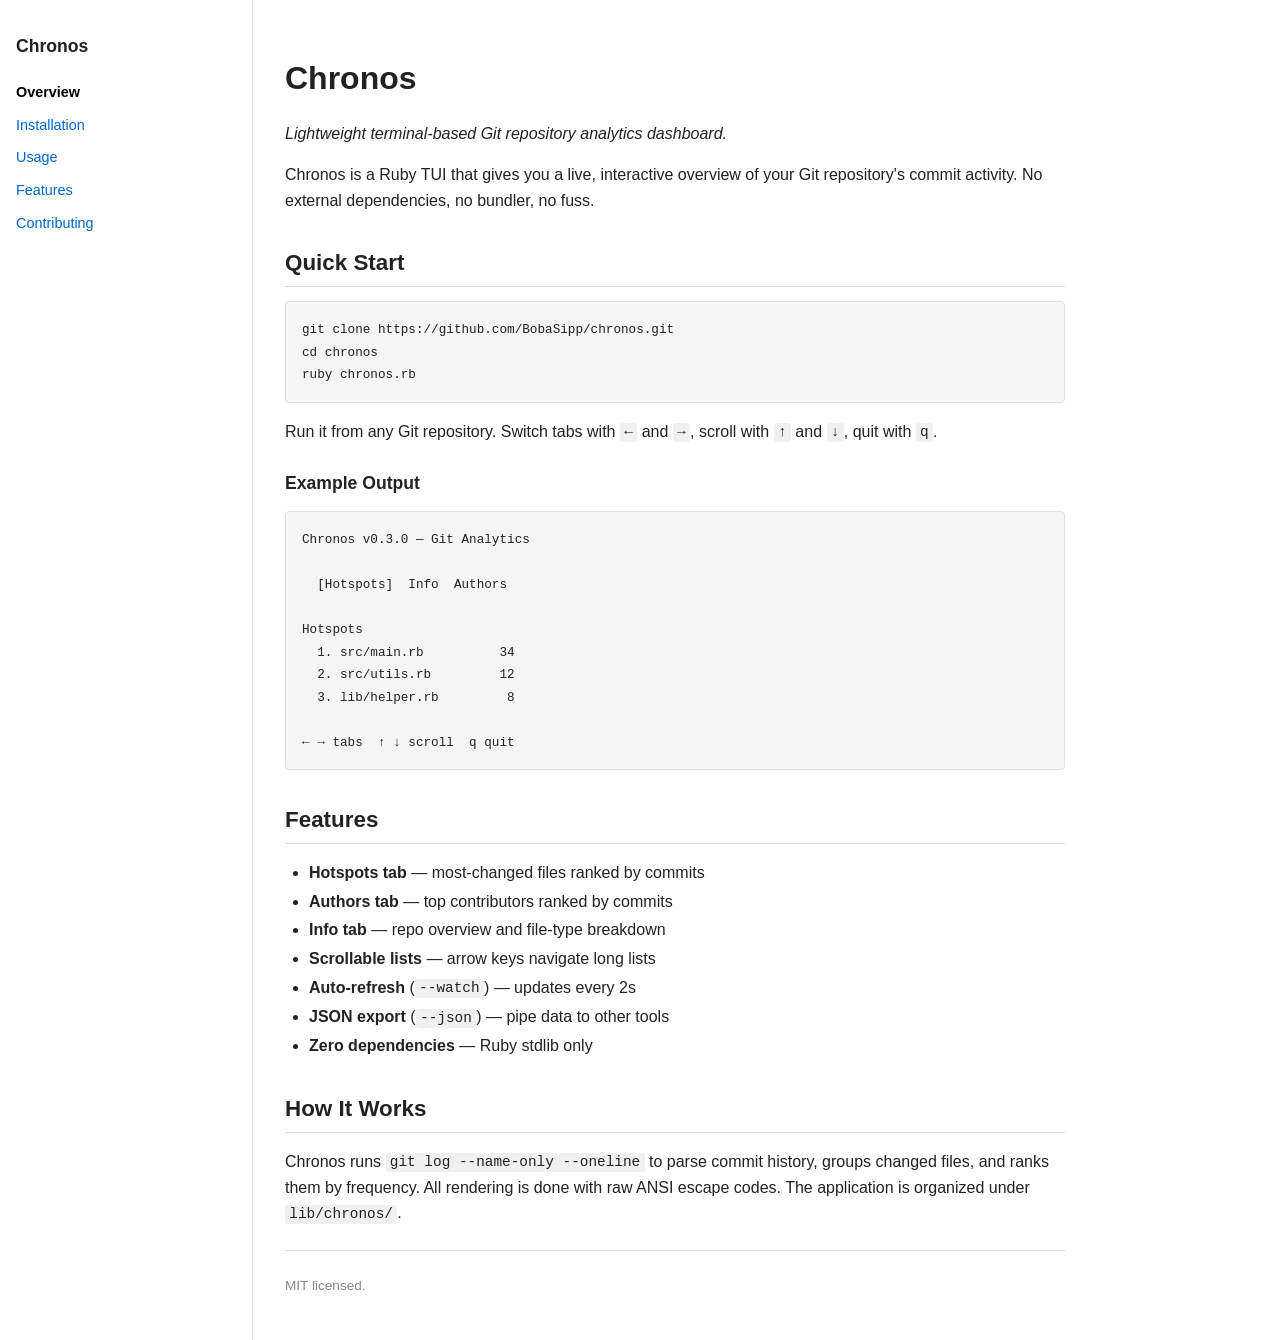
==== commit e7d41437: "docs: update README and website with example output and simplified layout" ====
--- a/dcs/index.html
+++ b/dcs/index.html
@@ -34,9 +34,21 @@
       scroll with <code>&uarr;</code> and <code>&darr;</code>, quit with <code>q</code>.
     </p>
 
+    <h3>Example Output</h3>
+    <pre><code>Chronos v0.3.0 &mdash; Git Analytics
+
+  [Hotspots]  Info  Authors
+
+Hotspots
+  1. src/main.rb          34
+  2. src/utils.rb         12
+  3. lib/helper.rb         8
+
+&larr; &rarr; tabs  &uarr; &darr; scroll  q quit</code></pre>
+
     <h2>Features</h2>
     <ul>
-      <li><strong>Hotspots tab</strong> &mdash; most-changed files with bar charts</li>
+      <li><strong>Hotspots tab</strong> &mdash; most-changed files ranked by commits</li>
       <li><strong>Authors tab</strong> &mdash; top contributors ranked by commits</li>
       <li><strong>Info tab</strong> &mdash; repo overview and file-type breakdown</li>
       <li><strong>Scrollable lists</strong> &mdash; arrow keys navigate long lists</li>
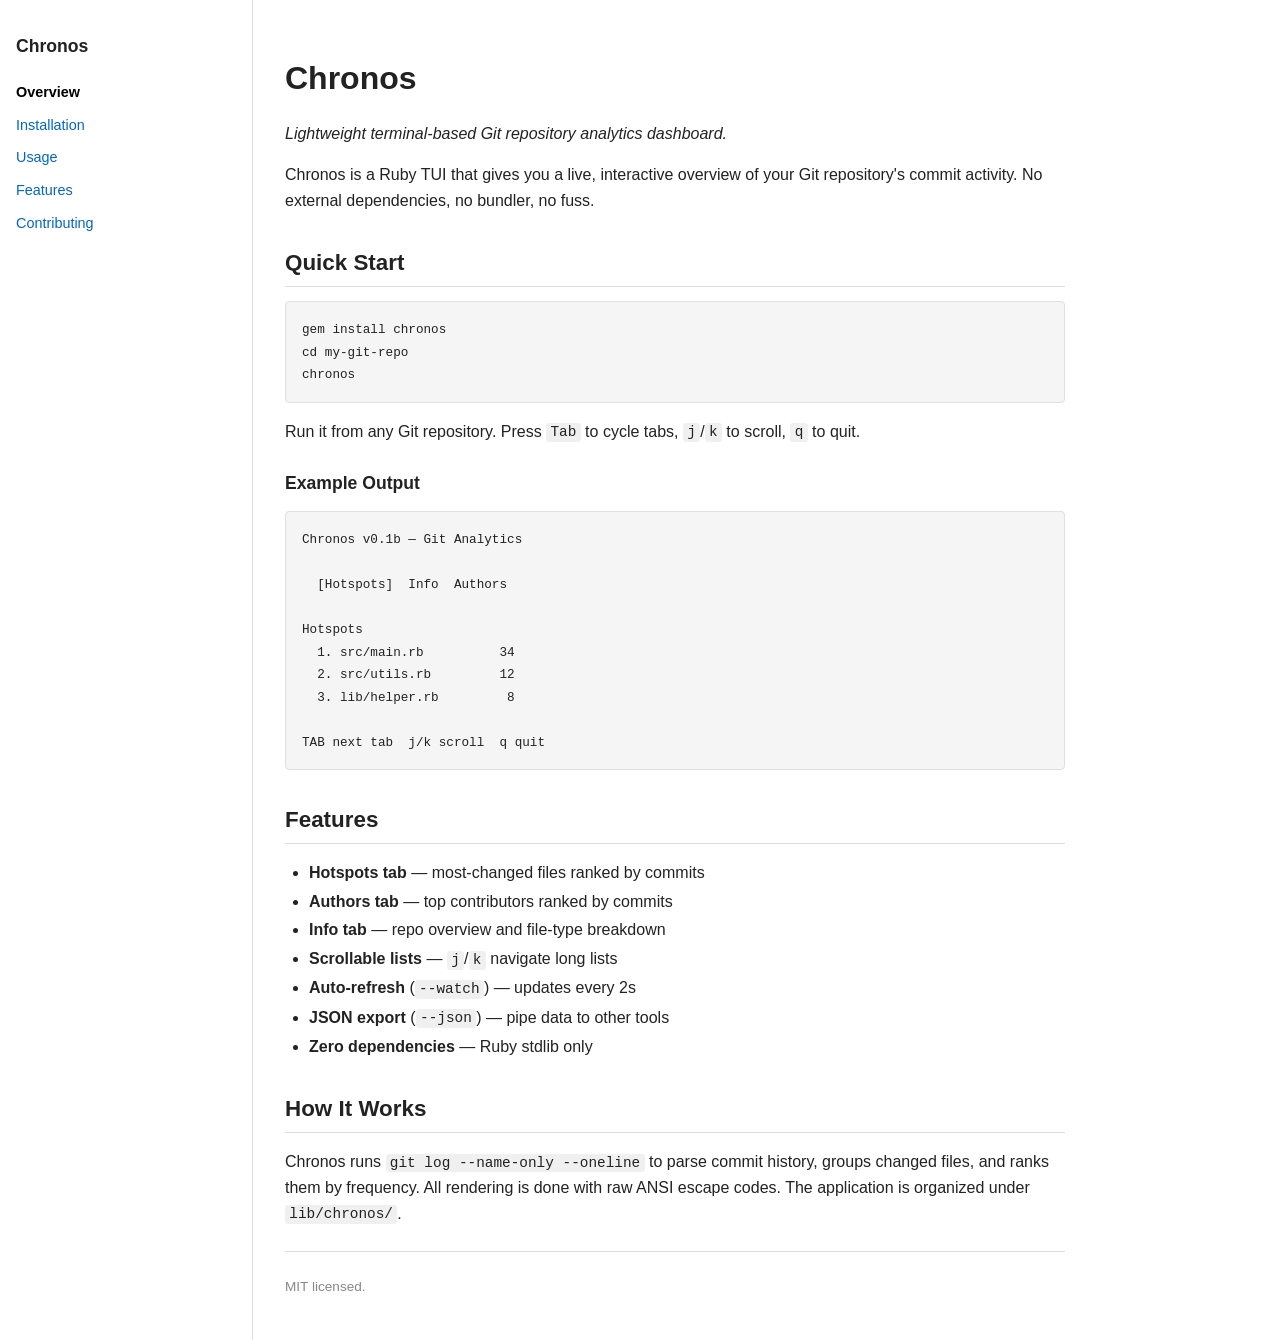
==== commit b42b046d: "package as gem (v0.1b), update docs with install instructions" ====
--- a/dcs/index.html
+++ b/dcs/index.html
@@ -25,17 +25,17 @@
     </p>
 
     <h2>Quick Start</h2>
-    <pre><code>git clone https://github.com/BobaSipp/chronos.git
-cd chronos
-ruby chronos.rb</code></pre>
+    <pre><code>gem install chronos
+cd my-git-repo
+chronos</code></pre>
 
     <p>
-      Run it from any Git repository. Switch tabs with <code>&larr;</code> and <code>&rarr;</code>,
-      scroll with <code>&uarr;</code> and <code>&darr;</code>, quit with <code>q</code>.
+      Run it from any Git repository. Press <code>Tab</code> to cycle tabs,
+      <code>j</code>/<code>k</code> to scroll, <code>q</code> to quit.
     </p>
 
     <h3>Example Output</h3>
-    <pre><code>Chronos v0.3.0 &mdash; Git Analytics
+    <pre><code>Chronos v0.1b &mdash; Git Analytics
 
   [Hotspots]  Info  Authors
 
@@ -44,14 +44,14 @@
   2. src/utils.rb         12
   3. lib/helper.rb         8
 
-&larr; &rarr; tabs  &uarr; &darr; scroll  q quit</code></pre>
+TAB next tab  j/k scroll  q quit</code></pre>
 
     <h2>Features</h2>
     <ul>
       <li><strong>Hotspots tab</strong> &mdash; most-changed files ranked by commits</li>
       <li><strong>Authors tab</strong> &mdash; top contributors ranked by commits</li>
       <li><strong>Info tab</strong> &mdash; repo overview and file-type breakdown</li>
-      <li><strong>Scrollable lists</strong> &mdash; arrow keys navigate long lists</li>
+      <li><strong>Scrollable lists</strong> &mdash; <code>j</code>/<code>k</code> navigate long lists</li>
       <li><strong>Auto-refresh</strong> (<code>--watch</code>) &mdash; updates every 2s</li>
       <li><strong>JSON export</strong> (<code>--json</code>) &mdash; pipe data to other tools</li>
       <li><strong>Zero dependencies</strong> &mdash; Ruby stdlib only</li>
